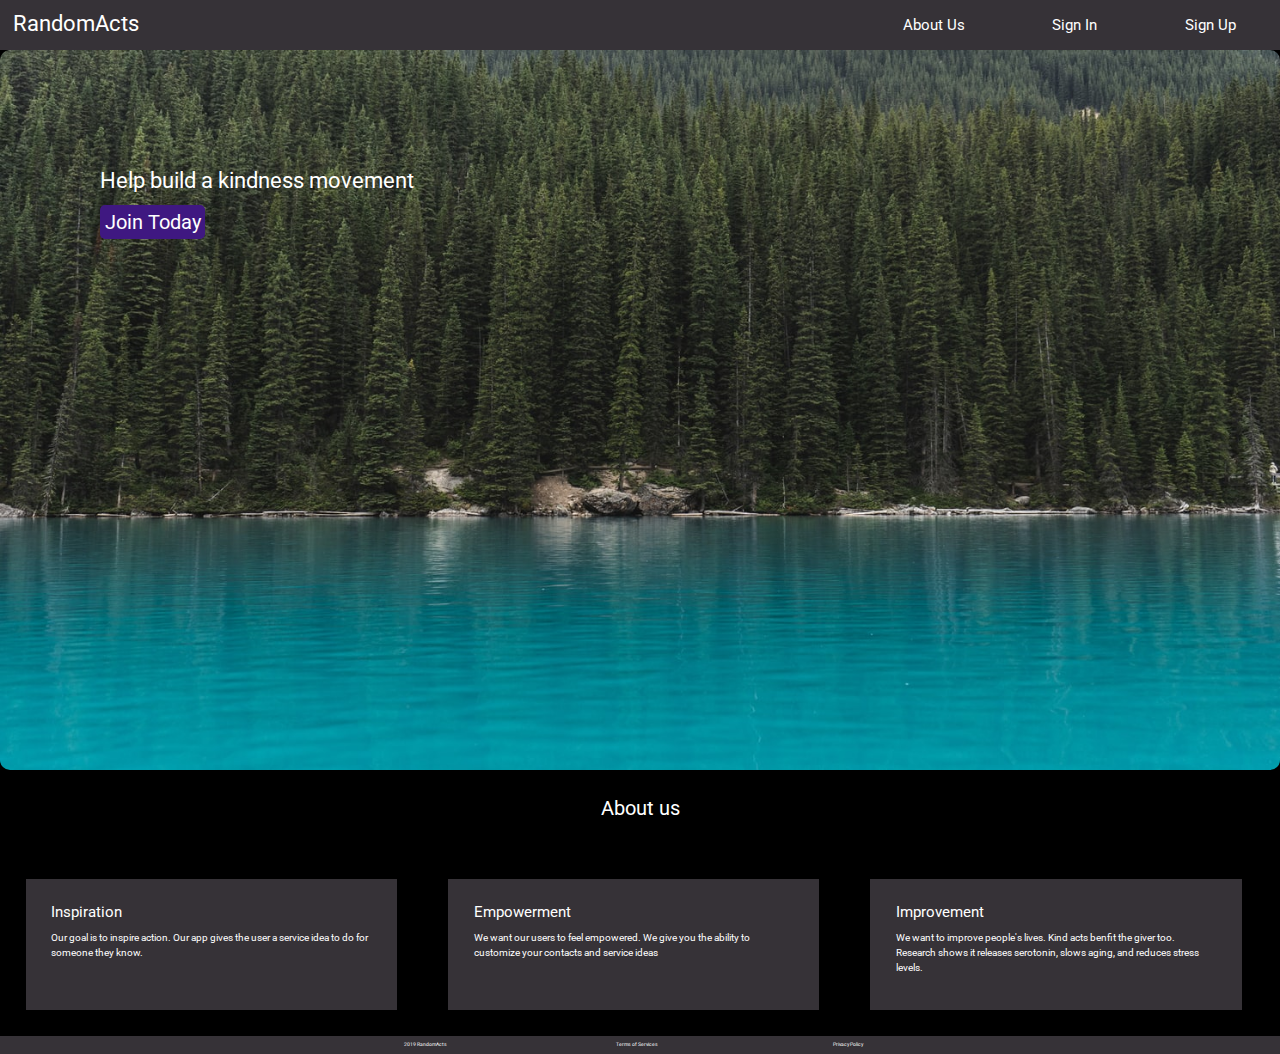
==== index.html @ 12d62cde "first commit" ====
<!DOCTYPE html>

<html lang="en">
  <head>
    <meta charset="utf-8" />
    <meta name="viewport" content="width=device-width, initial-scale=1" />
    <title>RandomActs</title>

    <link
      href="https://fonts.googleapis.com/css?family=Indie+Flower|Roboto"
      rel="stylesheet"
    />
    <link
      href="https://fonts.googleapis.com/css?family=Istok+Web&display=swap"
      rel="stylesheet"
    />
    <link href="css/index.css" rel="stylesheet" />

    <!--[if lt IE 9]>
      <script src="https://cdnjs.cloudflare.com/ajax/libs/html5shiv/3.7.3/html5shiv.js"></script>
    <![endif]-->
  </head>

  <body>
    <nav>
      <h1>RandomActs</h1>
      <div class="navLinks">
        <a href="about.html">About Us</a>
        <a href="#">Sign In</a>
        <a href="#">Sign Up</a>
      </div>
    </nav>

    <div class="container home">
      <section class="content-section header">
        <img src="img/background.jpg" alt="header image" />
        <div class="slogan">
          <h1>Help build a kindness movement</h2>
          <a href="#">Join Today</a>
        </div>
      </section>
      <section class="content about">
        <h2>About us</h2>
        <div class="goals">
          <div class="goal">
            <h4>Inspiration</h4>
            <p>
              Our goal is to inspire action. Our app gives the user a service
              idea to do for someone they know.
            </p>
          </div>
          <div class="goal">
            <h4>Empowerment</h4>
            <p>
              We want our users to feel empowered. We give you the ability to
              customize your contacts and service ideas
            </p>
          </div>
          <div class="goal">
            <h4>Improvement</h4>
            <p>
              We want to improve people's lives. Kind acts benfit the giver too.
              Research shows it releases serotonin, slows aging, and reduces
              stress levels.
            </p>
          </div>
        </div>
      </section>
    </div>
    <!-- container -->

    <footer class="footer">
      <div>
      <p>2019 RandomActs</p>
      <p>Terms of Services</p>
      <p>Privacy Policy</p>
      </div>

    </footer>
  </body>
</html>
---- css/index.css ----
/* http://meyerweb.com/eric/tools/css/reset/ 
   v2.0 | 20110126
   License: none (public domain)
*/
html,
body,
div,
span,
applet,
object,
iframe,
h1,
h2,
h3,
h4,
h5,
h6,
p,
blockquote,
pre,
abbr,
acronym,
address,
big,
cite,
code,
del,
dfn,
em,
img,
ins,
kbd,
q,
s,
samp,
small,
strike,
strong,
sub,
sup,
tt,
var,
b,
u,
i,
center,
dl,
dt,
dd,
ol,
ul,
li,
fieldset,
form,
label,
legend,
table,
caption,
tbody,
tfoot,
thead,
tr,
th,
td,
article,
aside,
canvas,
details,
embed,
figure,
figcaption,
footer,
header,
hgroup,
menu,
nav,
output,
ruby,
section,
summary,
time,
mark,
audio,
video {
  margin: 0;
  padding: 0;
  border: 0;
  font-size: 100%;
  font: inherit;
  vertical-align: baseline;
}
/* HTML5 display-role reset for older browsers */
article,
aside,
details,
figcaption,
figure,
footer,
header,
hgroup,
menu,
nav,
section {
  display: block;
}
body {
  line-height: 1;
}
ol,
ul {
  list-style: none;
}
blockquote,
q {
  quotes: none;
}
blockquote:before,
blockquote:after,
q:before,
q:after {
  content: "";
  content: none;
}
table {
  border-collapse: collapse;
  border-spacing: 0;
}
* {
  box-sizing: border-box;
}
html {
  font-size: 62.5%;
}
html,
body {
  font-family: "Roboto", sans-serif;
  color: #ffffff;
}
h1 {
  font-size: 2.2rem;
}
h2 {
  font-size: 2rem;
  padding-bottom: 10px;
}
h4 {
  font-size: 1.6rem;
  padding-bottom: 10px;
}
p {
  line-height: 1.5;
  font-size: 1.6rem;
  padding-bottom: 10px;
}
img {
  max-width: 100%;
  height: auto;
}
.container {
  width: 100%;
  margin: 0 auto;
}
nav {
  display: flex;
  background-color: #363237;
  justify-content: space-around;
}
nav h1 {
  width: 30%;
  margin: 1%;
}
nav .navLinks {
  display: flex;
  justify-content: flex-end;
  width: 70%;
}
nav .navLinks a {
  margin: 2% 5%;
  font-size: 1.5em;
  text-decoration: none;
  color: #ffffff;
}
.footer {
  width: 100%;
  background: #363237;
}
.footer div {
  display: flex;
  width: 50%;
  margin: auto 25%;
}
.footer div p {
  width: 33%;
  text-align: center;
  color: #ffffff;
  font-size: 0.5rem;
  padding: 5px;
}
.home {
  background-color: #000000;
  margin: 0;
  width: 100%;
}
.home .header {
  position: relative;
  width: 100%;
}
.home .header .slogan {
  position: absolute;
  top: 100px;
  left: 100px;
}
@media (max-width: 500px) {
  .home .header .slogan {
    top: 10px;
    left: 10px;
  }
}
.home .header .slogan h1 {
  margin: 20px auto;
}
.home .header .slogan a {
  font-size: 2em;
  text-decoration: none;
  width: 35%;
  color: #ffffff;
  background-color: #3f1881;
  border-radius: 5px;
  padding: 1.5%;
}
.home .header img {
  border-radius: 10px;
}
.home .about {
  display: block;
}
.home .about h2 {
  width: 30%;
  margin: 2% 35%;
  text-align: center;
  font-size: 2em;
}
.home .about .goals {
  display: flex;
  flex-wrap: wrap;
}
@media (max-width: 500px) {
  .home .about .goals {
    flex-direction: column;
  }
}
.home .about .goals .goal {
  width: 29%;
  background-color: #363237;
  margin: 2%;
  padding: 2%;
}
@media (max-width: 500px) {
  .home .about .goals .goal {
    width: 80%;
    margin: 2% 10%;
  }
}
.home .about .goals .goal h4 {
  text-align: left;
  width: 40%;
  font-size: 1.5em;
}
.home .about .goals .goal p {
  font-size: 1em;
}
.about {
  background-color: #000000;
  margin: 0;
  width: 100%;
}
.about .header {
  position: relative;
  width: 100%;
}
.about .header .intro {
  position: absolute;
  top: 100px;
  left: 100px;
}
@media (max-width: 500px) {
  .about .header .intro {
    top: 10px;
    left: 10px;
    font-size: 0.2em;
  }
}
.about .header img {
  border-radius: 10px;
}
.about .aboutus {
  display: block;
}
.about .aboutus h2 {
  width: 30%;
  margin: 2% 35%;
  text-align: center;
  font-size: 2em;
}
.about .aboutus .members {
  display: flex;
  flex-wrap: wrap;
}
@media (max-width: 500px) {
  .about .aboutus .members {
    flex-direction: column;
  }
}
.about .aboutus .members .member {
  border-radius: 10px;
  width: 29%;
  background-color: #363237;
  margin: 2%;
  padding: 2%;
}
@media (max-width: 500px) {
  .about .aboutus .members .member {
    width: 90%;
    margin: 5%;
  }
}
.about .aboutus .members .member h4 {
  text-align: left;
  width: 40%;
  font-size: 1.5em;
}
.about .aboutus .members .member p {
  font-size: 1em;
}
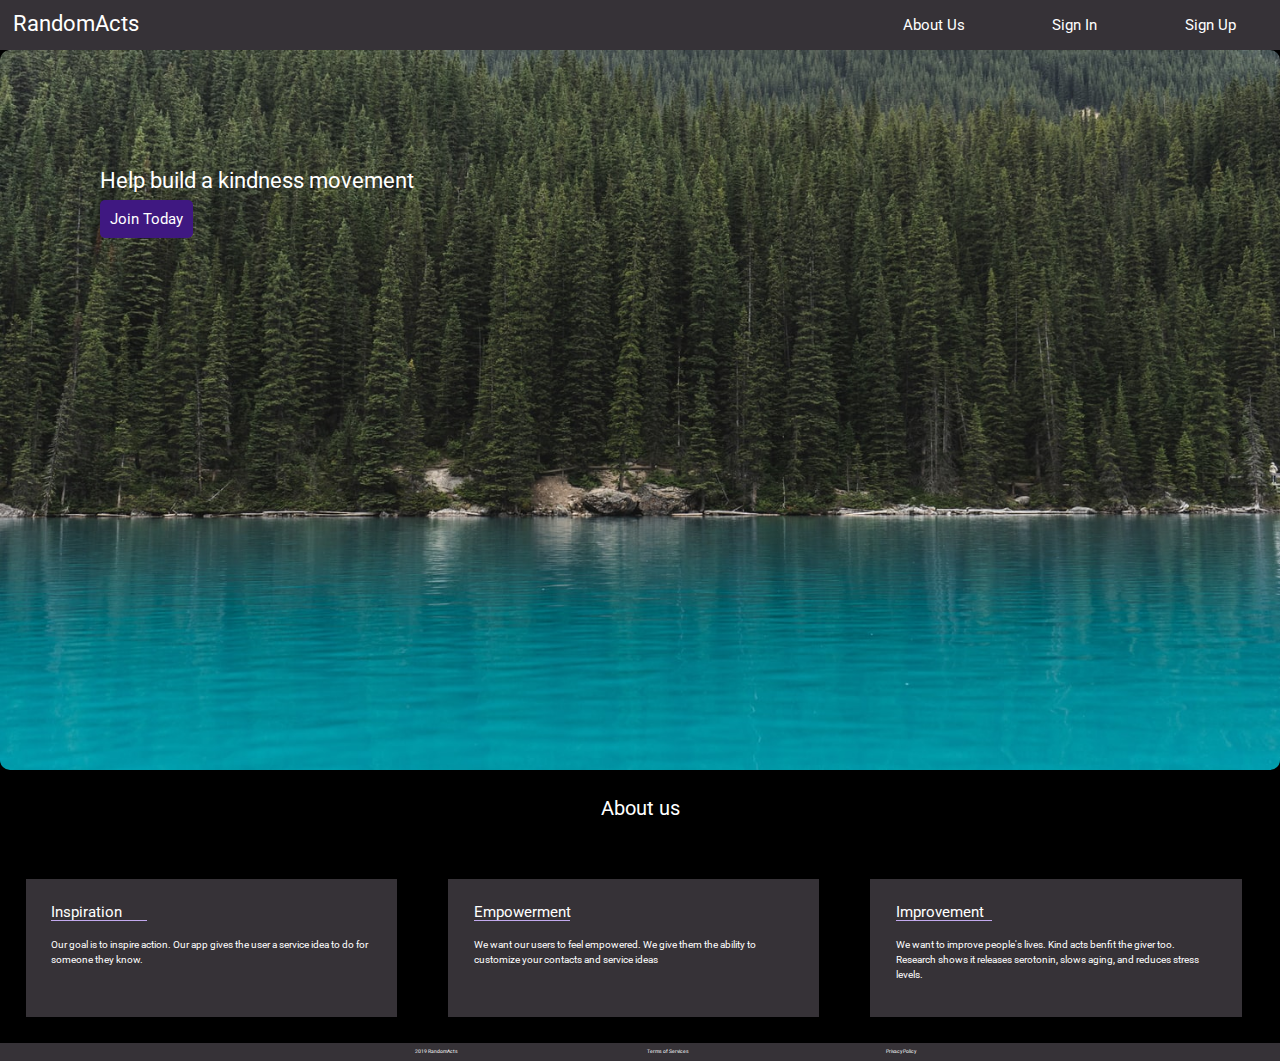
==== commit fcb4ed12: "add pictures and fix underlie styling" ====
--- a/index.html
+++ b/index.html
@@ -44,6 +44,7 @@
         <div class="goals">
           <div class="goal">
             <h4>Inspiration</h4>
+            <div class="underlie"></div>
             <p>
               Our goal is to inspire action. Our app gives the user a service
               idea to do for someone they know.
@@ -51,13 +52,15 @@
           </div>
           <div class="goal">
             <h4>Empowerment</h4>
+            <div class="underlie"></div>
             <p>
-              We want our users to feel empowered. We give you the ability to
+              We want our users to feel empowered. We give them the ability to
               customize your contacts and service ideas
             </p>
           </div>
           <div class="goal">
             <h4>Improvement</h4>
+            <div class="underlie"></div>
             <p>
               We want to improve people's lives. Kind acts benfit the giver too.
               Research shows it releases serotonin, slows aging, and reduces
--- a/css/index.css
+++ b/css/index.css
@@ -186,7 +186,7 @@
 }
 .footer div {
   display: flex;
-  width: 50%;
+  width: 55%;
   margin: auto 25%;
 }
 .footer div p {
@@ -220,13 +220,13 @@
   margin: 20px auto;
 }
 .home .header .slogan a {
-  font-size: 2em;
+  font-size: 1.5em;
   text-decoration: none;
   width: 35%;
   color: #ffffff;
   background-color: #3f1881;
   border-radius: 5px;
-  padding: 1.5%;
+  padding: 10px;
 }
 .home .header img {
   border-radius: 10px;
@@ -261,10 +261,17 @@
     margin: 2% 10%;
   }
 }
+.home .about .goals .goal .underlie {
+  width: 30%;
+  border-top: 1px #c3a9ef solid;
+  margin: 0;
+  margin-bottom: 5%;
+}
 .home .about .goals .goal h4 {
   text-align: left;
   width: 40%;
   font-size: 1.5em;
+  padding-bottom: 0;
 }
 .home .about .goals .goal p {
   font-size: 1em;
@@ -282,6 +289,7 @@
   position: absolute;
   top: 100px;
   left: 100px;
+  margin-right: 10%;
 }
 @media (max-width: 500px) {
   .about .header .intro {
@@ -324,11 +332,33 @@
     margin: 5%;
   }
 }
+.about .aboutus .members .member img {
+  height: 250px;
+  width: 100%;
+  border-radius: 100%;
+  border: 5px black solid;
+}
+@media (max-width: 500px) {
+  .about .aboutus .members .member img {
+    width: 98%;
+    margin: 1%;
+    padding: 2%;
+  }
+}
 .about .aboutus .members .member h4 {
-  text-align: left;
-  width: 40%;
+  margin: 10px auto;
+  text-align: center;
+  width: 50%;
   font-size: 1.5em;
 }
+.about .aboutus .members .member h5 {
+  margin: 10px auto;
+  text-align: center;
+  width: 60%;
+  font-size: 1em;
+}
 .about .aboutus .members .member p {
+  width: 100%;
+  text-align: center;
   font-size: 1em;
 }
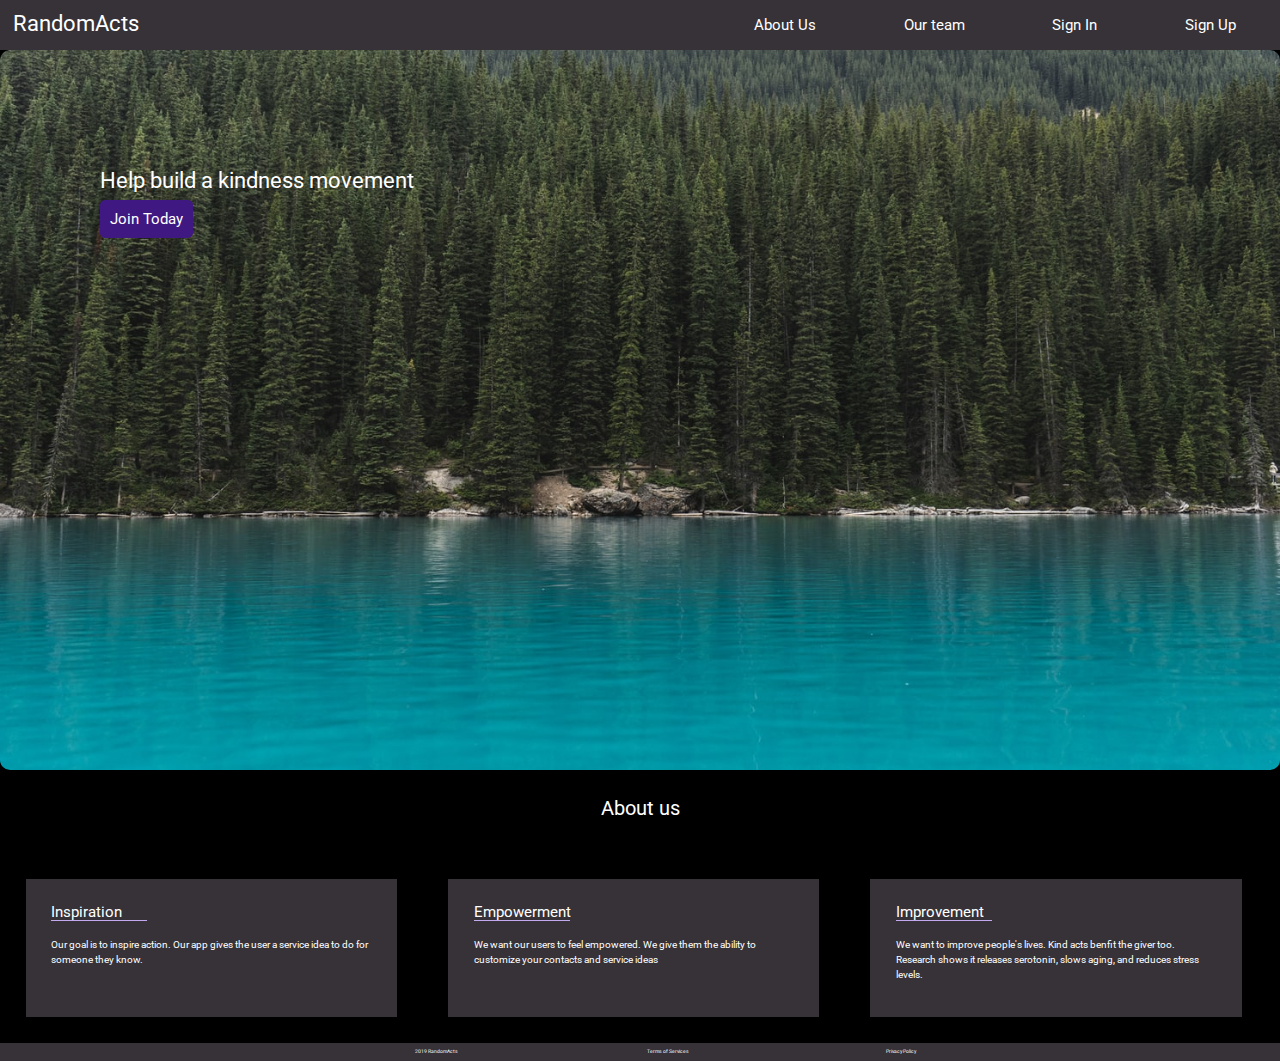
==== commit ec992b85: "fix nav links" ====
--- a/index.html
+++ b/index.html
@@ -23,11 +23,12 @@
 
   <body>
     <nav>
-      <h1>RandomActs</h1>
+      <h1><a href="index.html">RandomActs</a></h1>
       <div class="navLinks">
-        <a href="about.html">About Us</a>
-        <a href="#">Sign In</a>
-        <a href="#">Sign Up</a>
+        <a href="#about">About Us</a>
+        <a href="about.html">Our team</a>
+        <a href="https://lucid-panini-415838.netlify.com/">Sign In</a>
+        <a href="https://lucid-panini-415838.netlify.com/signup">Sign Up</a>
       </div>
     </nav>
 
@@ -36,10 +37,10 @@
         <img src="img/background.jpg" alt="header image" />
         <div class="slogan">
           <h1>Help build a kindness movement</h2>
-          <a href="#">Join Today</a>
+          <a href="https://lucid-panini-415838.netlify.com">Join Today</a>
         </div>
       </section>
-      <section class="content about">
+      <section id="about" class="content about">
         <h2>About us</h2>
         <div class="goals">
           <div class="goal">
--- a/css/index.css
+++ b/css/index.css
@@ -169,6 +169,10 @@
   width: 30%;
   margin: 1%;
 }
+nav h1 a {
+  text-decoration: none;
+  color: #ffffff;
+}
 nav .navLinks {
   display: flex;
   justify-content: flex-end;
@@ -321,9 +325,9 @@
 }
 .about .aboutus .members .member {
   border-radius: 10px;
-  width: 29%;
+  width: 27%;
   background-color: #363237;
-  margin: 2%;
+  margin: 3%;
   padding: 2%;
 }
 @media (max-width: 500px) {
